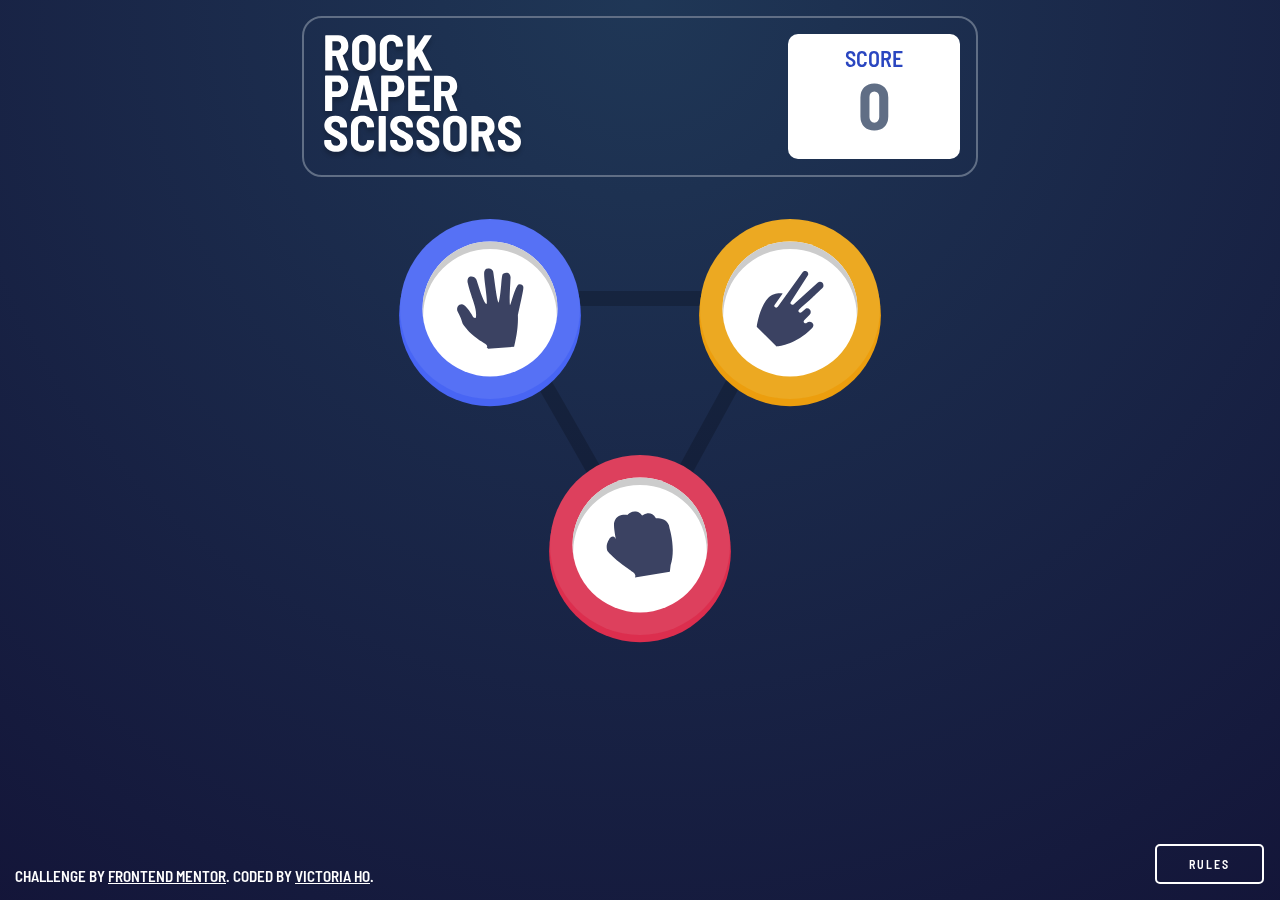
==== index.html @ 4648c1bc "first commit" ====
<!DOCTYPE html>
<html lang="en">
   <head>
      <meta charset="UTF-8" />
      <meta name="viewport" content="width=device-width, initial-scale=1.0" />
      <!-- displays site properly based on user's device -->

      <link
         rel="icon"
         type="image/png"
         sizes="32x32"
         href="./images/favicon-32x32.png"
      />

      <title>Frontend Mentor | Rock, Paper, Scissors</title>

      <link
         href="https://fonts.googleapis.com/css2?family=Barlow+Semi+Condensed:wght@400;600;700&display=swap"
         rel="stylesheet"
      />
      <link rel="stylesheet" href="styles.css" />
   </head>

   <body>
      <div class="background"></div>

      <!-- Rules -->

      <div id="rule-container" class="hide">
         <div class="rule-pop-up">
            <div class="flex-container">
               <div>
                  <h2>Rules</h2>
               </div>

               <div id="close-icon">
                  <img src="images/icon-close.svg" />
               </div>
            </div>
            <div class="image">
               <img src="images/image-rules.svg" />
            </div>
         </div>
      </div>

      <!-- Title and Scoreboard -->

      <div id="content-container">
         <div class="title-bar">
            <div>
               <img class="logo" src="images/logo.svg" />
            </div>
            <div class="scoreboard">
               <p>Score</p>
               <h1 id="score">0</h1>
            </div>
         </div>

         <!-- CENTER SECTION -->
         <div class="center-section">
            <!-- START: Player Turn Page -->
            <div id="player-page" class="center-page grid-container">
               <img class="triangle" src="images/bg-triangle.svg" />

               <div class="triangle-buttons">
                  <!-- START: Top half -->
                  <div>
                     <!-- Paper -->
                     <div id="paper" class="action paper">
                        <div class="action-inner">
                           <img src="images/icon-paper.svg" />
                        </div>
                     </div>
                     <!-- Scissors -->
                     <div id="scissors" class="action scissors">
                        <div class="action-inner">
                           <img src="images/icon-scissors.svg" />
                        </div>
                     </div>
                  </div>
                  <!-- END: Top half -->

                  <!-- START: Bottom Half -->
                  <div id="rock" class="action rock">
                     <div class="action-inner">
                        <img src="images/icon-rock.svg" />
                     </div>
                  </div>
                  <!-- END: Bottom Half -->
               </div>
            </div>
            <!-- END: Player Turn Page -->

            <!--START: Picked Results Page -->

            <div id="picked-page" class="center-page hide">
               <!-- Text Display -->

               <div class="grid-container">
                  <!-- 1 -->
                  <div class="display-column">
                     <div class="player-label">
                        <h3>You Picked</h3>
                     </div>

                     <!-- START: Player Display Result -->
                     <div id="player-display" class="display-box">
                        <!-- Gradient Circle -->
                        <div id="player-win" class="gradient-circle hide">
                           <div class="gradient-circle second">
                              <div class="gradient-circle third"></div>
                           </div>
                        </div>

                        <!-- Dark Circle -->
                        <div class="action">
                           <div class="action-inner dark-circle"></div>
                        </div>

                        <!-- Paper Display -->
                        <div class="action paper hide">
                           <div class="action-inner">
                              <img src="images/icon-paper.svg" />
                           </div>
                        </div>
                        <!-- Scissors Display -->
                        <div class="action scissors hide">
                           <div class="action-inner">
                              <img src="images/icon-scissors.svg" />
                           </div>
                        </div>
                        <!-- Rock Display -->
                        <div class="action rock hide">
                           <div class="action-inner">
                              <img src="images/icon-rock.svg" />
                           </div>
                        </div>
                     </div>
                     <!-- END: Player Display Result -->
                  </div>

                  <!-- 2 -->

                  <div id="result-text-display" class="hide">
                     <h1>You Lose</h1>
                     <button id="play-again" class="btn" type="button">
                        Play Again
                     </button>
                  </div>

                  <div class="display-column">
                     <div class="computer-label">
                        <h3>The House Picked</h3>
                     </div>
                     <!-- Computer Display Result -->
                     <div id="computer-display" class="display-box">
                        <!-- Gradient Circle -->
                        <div id="computer-win" class="gradient-circle hide">
                           <div class="gradient-circle second">
                              <div class="gradient-circle third"></div>
                           </div>
                        </div>

                        <!-- Dark Circle -->
                        <div id="player-point" class="action">
                           <div class="action-inner dark-circle"></div>
                        </div>

                        <!-- Paper Display -->
                        <div class="action paper hide">
                           <div class="action-inner">
                              <img src="images/icon-paper.svg" />
                           </div>
                        </div>
                        <!-- Scissors Display -->
                        <div class="action scissors hide">
                           <div class="action-inner">
                              <img src="images/icon-scissors.svg" />
                           </div>
                        </div>
                        <!-- Rock Display -->
                        <div class="action rock hide">
                           <div class="action-inner">
                              <img src="images/icon-rock.svg" />
                           </div>
                        </div>
                     </div>
                  </div>
               </div>
            </div>
         </div>

         <div class="footer">
            <button id="rule-btn" class="btn" type="button">Rules</button>
         </div>
      </div>

      <div class="attribution">
         Challenge by
         <a href="https://www.frontendmentor.io?ref=challenge" target="_blank"
            >Frontend Mentor</a
         >. Coded by <a href="#">Victoria Ho</a>.
      </div>
      <script src="https://ajax.googleapis.com/ajax/libs/jquery/3.5.1/jquery.min.js"></script>
      <script src="app.js" charset="utf-8"></script>
   </body>
</html>
---- styles.css ----
:root {
   --scissors-light: hsl(40, 84%, 53%);
   --scissors-dark: hsl(39, 89%, 49%);
   --paper-light: hsl(230, 89%, 65%);
   --paper-dark: hsl(230, 89%, 62%);

   --rock-light: hsl(349, 70%, 56%);
   --rock-dark: hsl(349, 71%, 52%);

   --dark-text: hsl(229, 25%, 31%);
   --score-text: hsl(229, 64%, 46%);
   --header-outline: hsl(217, 16%, 45%);

   --radial-gradient-1: hsl(237, 49%, 15%);
   --radial-gradient-2: hsl(214, 47%, 23%);

   --win-1: #2b3956;
   --win-2: #263554;
   --win-3: #2b3957;
}

* {
   margin: 0;
   padding: 0;
}

body {
   height: 100%;
   color: white;
   font: 22px "Barlow Semi Condensed", sans-serif;
   font-weight: 600;
   text-transform: uppercase;
   overflow: hidden;
}

.background {
   position: fixed;
   top: 0;
   left: 0;
   z-index: -1;
   width: 100%;
   height: 100%;
   background: radial-gradient(
      circle at top,
      var(--radial-gradient-2),
      var(--radial-gradient-1)
   );
}

h1 {
   font-size: 4rem;
}

p {
   line-height: 1rem;
}

/* Global Styles */

.flex-container {
   display: flex;
   justify-content: space-between;
   align-items: baseline;
}

.grid-container {
   display: grid;
   grid-template-columns: repeat(auto-fit, minmax(200px, 1fr));
   justify-items: center;
   align-items: center;
   /* margin-bottom: 1rem;
   grid-gap: 5%; */
}

#content-container {
   display: flex;
   flex-direction: column;
   justify-content: center;
}

/* ==== Rules Pop Up ===== */

#rule-container {
   position: absolute;
   z-index: 10;
   background-color: rgba(0, 0, 0, 30%);
   width: 100%;
   height: 100%;
}

.rule-pop-up {
   position: absolute;
   top: 50%;
   left: 50%;
   z-index: 10;
   transform: translate(-50%, -50%);
   width: 400px;
   background-color: white;
   border-radius: 10px;
   padding: 2rem 2rem 1rem;
}

.rule-pop-up h2 {
   color: var(--dark-text);
}

.image {
   margin: 3rem auto 2rem;
   width: 90%;
}

.image img {
   width: 100%;
}

#close-icon:hover {
   filter: brightness(0);
}

/* ==== Title and Scoreboard ===== */
.title-bar {
   border: 2px solid var(--header-outline);
   border-radius: 20px;
   padding: 1rem;
   width: 50%;
   margin: 3rem auto;
   display: flex;
   justify-content: space-between;
}

.logo {
   height: 100%;
}

.scoreboard {
   background-color: white;
   width: 140px;
   border-radius: 10px;
   text-align: center;
   color: var(--score-text);
   padding: 1rem;
}

.scoreboard h1 {
   color: var(--header-outline);
}

/* Player Turn Page */

.center-section {
   display: inline-block;
   height: 500px;
   width: 100%;
}

.player-page {
   position: relative;
   display: grid;
   justify-items: center;
   align-items: center;
}

.triangle {
   grid-area: 1 / 1 / 1 / 1;
   z-index: -1;
}

.triangle-buttons {
   grid-area: 1 / 1 / 1 / 1;
}

#rock {
   position: relative;
   bottom: 0;
   left: 150px;
}

.action {
   display: inline-block;
   margin: 1rem 3rem;
   border-radius: 50%;
   height: 200px;
   width: 200px;
   cursor: pointer;
}

#player-page .action:hover {
   filter: brightness(120%);
}

.paper {
   background-color: var(--paper-light);
   box-shadow: 0 7px 0 1px var(--paper-dark);
}

.scissors {
   background-color: var(--scissors-light);
   box-shadow: 0 7px 0 1px var(--scissors-dark);
}

.rock {
   background-color: var(--rock-light);
   box-shadow: 0 7px 0 1px var(--rock-dark);
}

.action-inner {
   background-color: white;
   border-radius: 50%;
   height: 100%;
   width: 100%;
   transform-origin: center;
   transform: scale(0.75);
   box-shadow: inset 0 10px 0 1px rgb(204, 204, 204);
}

.action-inner img {
   position: absolute;
   top: 50%;
   left: 50%;
   transform: translate(-50%, -50%);
   width: 50%;
}

/* Picked Results */

.display-column {
   display: flex;
   flex-direction: column;
   text-align: center;
}

.display-box {
   display: grid;
   padding-top: 40%;
   grid-template-rows: auto;
   justify-items: center;
   align-items: center;
}

.display-box div {
   grid-area: 1 / 1 / 1 / 1;
}

.dark-circle {
   background-color: var(--radial-gradient-1);
   box-shadow: none;
}

#picked-page .action {
   transform: scale(1.5);
}

.gradient-circle {
   z-index: -10;
   border-radius: 50%;
   background-color: var(--win-1);
   width: 200px;
   height: 200px;
   transform-origin: center;
   transform: scale(4);
   opacity: 0.9;
}

.second {
   transform: scale(0.8);
   background-color: var(--win-2);
}

.third {
   transform: scale(0.6);
   background-color: var(--win-3);
}

#result-text-display {
   align-text: center;
}

#result-text-display {
   text-align: center;
}

.btn {
   font: inherit;
   font-size: 12px;
   letter-spacing: 2px;
   text-transform: uppercase;
   border-radius: 5px;
   margin: 1rem;
   padding: 0.7rem 2rem;
   cursor: pointer;
   outline: none;
}

.btn:hover {
   filter: brightness(120%);
}

#play-again {
   border: none;
   color: var(--dark-text);
}

#play-again:hover {
   color: var(--rock-light);
}

#rule-btn {
   position: fixed;
   bottom: 0;
   right: 0;
   background-color: transparent;
   border: 2px solid white;
   color: white;
}

.attribution {
   position: absolute;
   width: 50%;
   font-size: 15px;
   left: 15px;
   bottom: 15px;
   /* text-align: center; */
}

.attribution a {
   color: white;
   text-decoration: underline;
}

@media screen and (max-width: 1345px) {
   /* .center-section {
      margin: 0 10%;
   } */

   .display-box {
      padding-top: 20%;
   }

   #picked-page .action {
      transform: scale(1.2);
   }

   .gradient-circle {
      transform: scale(3);
   }
}

@media screen and (max-width: 1345px) {
   .triangle-buttons .action {
      transform: scale(0.9);
   }

   .title-bar {
      margin: 1rem auto;
   }
}

@media screen and (max-width: 834px), (max-height: 665px) {
   .scoreboard {
      width: 100px;
      padding: 10px;
   }

   .title-bar {
      height: 80px;
      width: 80%;
   }

   h1 {
      font-size: 30px;
   }

   p {
      font-size: 18px;
   }

   .rule-pop-up {
      width: 60%;
   }

   #rule-btn {
      display: inline-block;
   }
   .action {
      display: block;
   }

   .triangle-buttons .action {
      width: 28vw;
      height: 28vw;
   }

   .triangle {
      display: none;
   }

   #picked-page .action {
      transform: scale(0.8);
   }

   .gradient-circle {
      transform: scale(2);
   }

   #result-text-display {
      order: 3;
      padding-top: 2rem;
      grid-column: 1 / span 2;
      justify-self: center;
   }

   .grid-container {
      grid-gap: 0;
   }

   #rock {
      position: relative;
      left: 0;
   }
}

.hide {
   display: none;
}
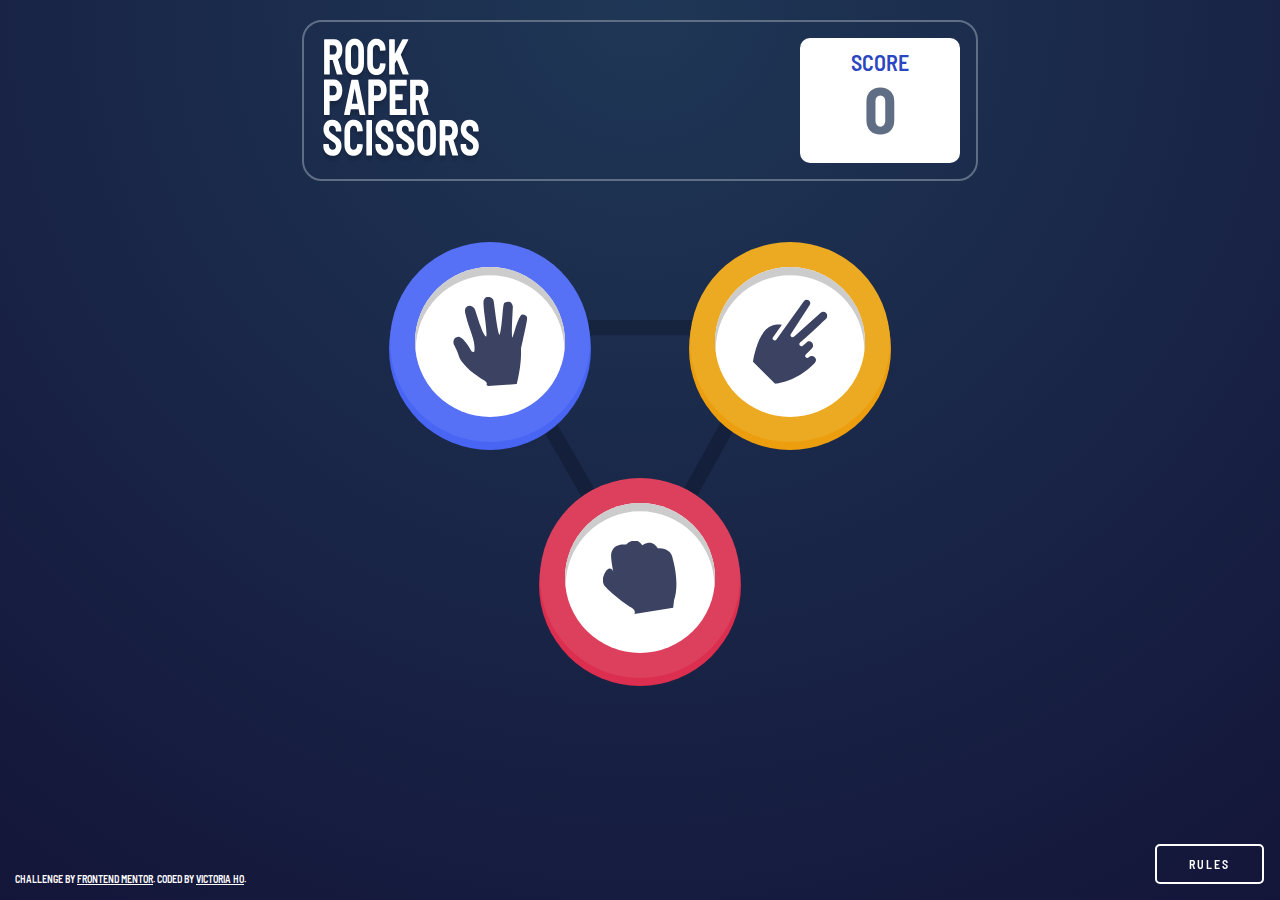
==== commit b811535c: "updated mobile styling" ====
--- a/index.html
+++ b/index.html
@@ -47,9 +47,7 @@
 
       <div id="content-container">
          <div class="title-bar">
-            <div>
-               <img class="logo" src="images/logo.svg" />
-            </div>
+            <img class="logo" src="images/logo.svg" />
             <div class="scoreboard">
                <p>Score</p>
                <h1 id="score">0</h1>
@@ -64,7 +62,7 @@
 
                <div class="triangle-buttons">
                   <!-- START: Top half -->
-                  <div>
+                  <div class="btn-container">
                      <!-- Paper -->
                      <div id="paper" class="action paper">
                         <div class="action-inner">
@@ -81,11 +79,14 @@
                   <!-- END: Top half -->
 
                   <!-- START: Bottom Half -->
-                  <div id="rock" class="action rock">
-                     <div class="action-inner">
-                        <img src="images/icon-rock.svg" />
-                     </div>
-                  </div>
+                  <div class="btn-container flex-container">
+                     <div id="rock" class="action rock">
+                        <div class="action-inner">
+                           <img src="images/icon-rock.svg" />
+                        </div>
+                     </div>
+                  </div>
+
                   <!-- END: Bottom Half -->
                </div>
             </div>
@@ -190,17 +191,19 @@
             </div>
          </div>
 
-         <div class="footer">
+         <div class="footer flex-container">
+            <div class="attribution">
+               Challenge by
+               <a
+                  href="https://www.frontendmentor.io?ref=challenge"
+                  target="_blank"
+                  >Frontend Mentor</a
+               >. Coded by <a href="#">Victoria Ho</a>.
+            </div>
             <button id="rule-btn" class="btn" type="button">Rules</button>
          </div>
       </div>
 
-      <div class="attribution">
-         Challenge by
-         <a href="https://www.frontendmentor.io?ref=challenge" target="_blank"
-            >Frontend Mentor</a
-         >. Coded by <a href="#">Victoria Ho</a>.
-      </div>
       <script src="https://ajax.googleapis.com/ajax/libs/jquery/3.5.1/jquery.min.js"></script>
       <script src="app.js" charset="utf-8"></script>
    </body>
--- a/styles.css
+++ b/styles.css
@@ -25,21 +25,13 @@
 }
 
 body {
-   height: 100%;
+   height: 100vh;
+   width: 100vw;
    color: white;
    font: 22px "Barlow Semi Condensed", sans-serif;
    font-weight: 600;
    text-transform: uppercase;
    overflow: hidden;
-}
-
-.background {
-   position: fixed;
-   top: 0;
-   left: 0;
-   z-index: -1;
-   width: 100%;
-   height: 100%;
    background: radial-gradient(
       circle at top,
       var(--radial-gradient-2),
@@ -51,6 +43,10 @@
    font-size: 4rem;
 }
 
+h3 {
+   height: 70px;
+}
+
 p {
    line-height: 1rem;
 }
@@ -65,11 +61,9 @@
 
 .grid-container {
    display: grid;
-   grid-template-columns: repeat(auto-fit, minmax(200px, 1fr));
+   grid-template-columns: repeat(auto-fit, minmax(50px, 1fr));
    justify-items: center;
    align-items: center;
-   /* margin-bottom: 1rem;
-   grid-gap: 5%; */
 }
 
 #content-container {
@@ -94,7 +88,8 @@
    left: 50%;
    z-index: 10;
    transform: translate(-50%, -50%);
-   width: 400px;
+   max-width: 400px;
+   width: 50%;
    background-color: white;
    border-radius: 10px;
    padding: 2rem 2rem 1rem;
@@ -123,18 +118,14 @@
    border-radius: 20px;
    padding: 1rem;
    width: 50%;
-   margin: 3rem auto;
+   margin: 20px auto 5vh;
    display: flex;
    justify-content: space-between;
 }
 
-.logo {
-   height: 100%;
-}
-
 .scoreboard {
    background-color: white;
-   width: 140px;
+   width: 20%;
    border-radius: 10px;
    text-align: center;
    color: var(--score-text);
@@ -153,34 +144,28 @@
    width: 100%;
 }
 
-.player-page {
-   position: relative;
-   display: grid;
-   justify-items: center;
-   align-items: center;
-}
-
 .triangle {
    grid-area: 1 / 1 / 1 / 1;
    z-index: -1;
+   height: 60%;
 }
 
 .triangle-buttons {
    grid-area: 1 / 1 / 1 / 1;
 }
 
-#rock {
-   position: relative;
-   bottom: 0;
-   left: 150px;
+.btn-container {
+   justify-content: center;
 }
 
 .action {
    display: inline-block;
    margin: 1rem 3rem;
    border-radius: 50%;
-   height: 200px;
-   width: 200px;
+   height: 15vw;
+   min-height: 200px;
+   width: 15vw;
+   min-width: 200px;
    cursor: pointer;
 }
 
@@ -231,7 +216,7 @@
 
 .display-box {
    display: grid;
-   padding-top: 40%;
+   padding-top: 100px;
    grid-template-rows: auto;
    justify-items: center;
    align-items: center;
@@ -248,16 +233,21 @@
 
 #picked-page .action {
    transform: scale(1.5);
+}
+
+#picked-page .grid-container {
+   width: 60%;
+   margin: 0 auto;
 }
 
 .gradient-circle {
    z-index: -10;
    border-radius: 50%;
    background-color: var(--win-1);
-   width: 200px;
-   height: 200px;
+   width: 15vw;
+   height: 15vw;
    transform-origin: center;
-   transform: scale(4);
+   transform: scale(3);
    opacity: 0.9;
 }
 
@@ -316,10 +306,9 @@
 .attribution {
    position: absolute;
    width: 50%;
-   font-size: 15px;
+   font-size: 10px;
    left: 15px;
    bottom: 15px;
-   /* text-align: center; */
 }
 
 .attribution a {
@@ -327,81 +316,7 @@
    text-decoration: underline;
 }
 
-@media screen and (max-width: 1345px) {
-   /* .center-section {
-      margin: 0 10%;
-   } */
-
-   .display-box {
-      padding-top: 20%;
-   }
-
-   #picked-page .action {
-      transform: scale(1.2);
-   }
-
-   .gradient-circle {
-      transform: scale(3);
-   }
-}
-
-@media screen and (max-width: 1345px) {
-   .triangle-buttons .action {
-      transform: scale(0.9);
-   }
-
-   .title-bar {
-      margin: 1rem auto;
-   }
-}
-
-@media screen and (max-width: 834px), (max-height: 665px) {
-   .scoreboard {
-      width: 100px;
-      padding: 10px;
-   }
-
-   .title-bar {
-      height: 80px;
-      width: 80%;
-   }
-
-   h1 {
-      font-size: 30px;
-   }
-
-   p {
-      font-size: 18px;
-   }
-
-   .rule-pop-up {
-      width: 60%;
-   }
-
-   #rule-btn {
-      display: inline-block;
-   }
-   .action {
-      display: block;
-   }
-
-   .triangle-buttons .action {
-      width: 28vw;
-      height: 28vw;
-   }
-
-   .triangle {
-      display: none;
-   }
-
-   #picked-page .action {
-      transform: scale(0.8);
-   }
-
-   .gradient-circle {
-      transform: scale(2);
-   }
-
+@media screen and (max-width: 1400px) {
    #result-text-display {
       order: 3;
       padding-top: 2rem;
@@ -409,13 +324,56 @@
       justify-self: center;
    }
 
-   .grid-container {
-      grid-gap: 0;
-   }
-
-   #rock {
-      position: relative;
-      left: 0;
+   #picked-page .grid-container {
+      width: 80%;
+   }
+}
+
+@media screen and (max-width: 850px), (max-height: 750) {
+   .title-bar {
+      width: 70%;
+   }
+
+   .action {
+      min-height: 150px;
+      min-width: 150px;
+   }
+}
+
+@media screen and (max-width: 600px) {
+   .action {
+      min-height: 100px;
+      min-width: 100px;
+      margin: 1rem;
+   }
+
+   .triangle {
+      height: 60%;
+   }
+
+   .logo {
+      width: 40vw;
+      height: 50%;
+   }
+
+   .display-box {
+      padding-top: 50px;
+   }
+
+   #picked-page .action {
+      transform: scale(1);
+   }
+
+   .scoreboard p {
+      font-size: calc(max(16px, 1vw));
+   }
+
+   h1 {
+      font-size: 40px;
+   }
+
+   h3 {
+      font-size: 20px;
    }
 }
 
